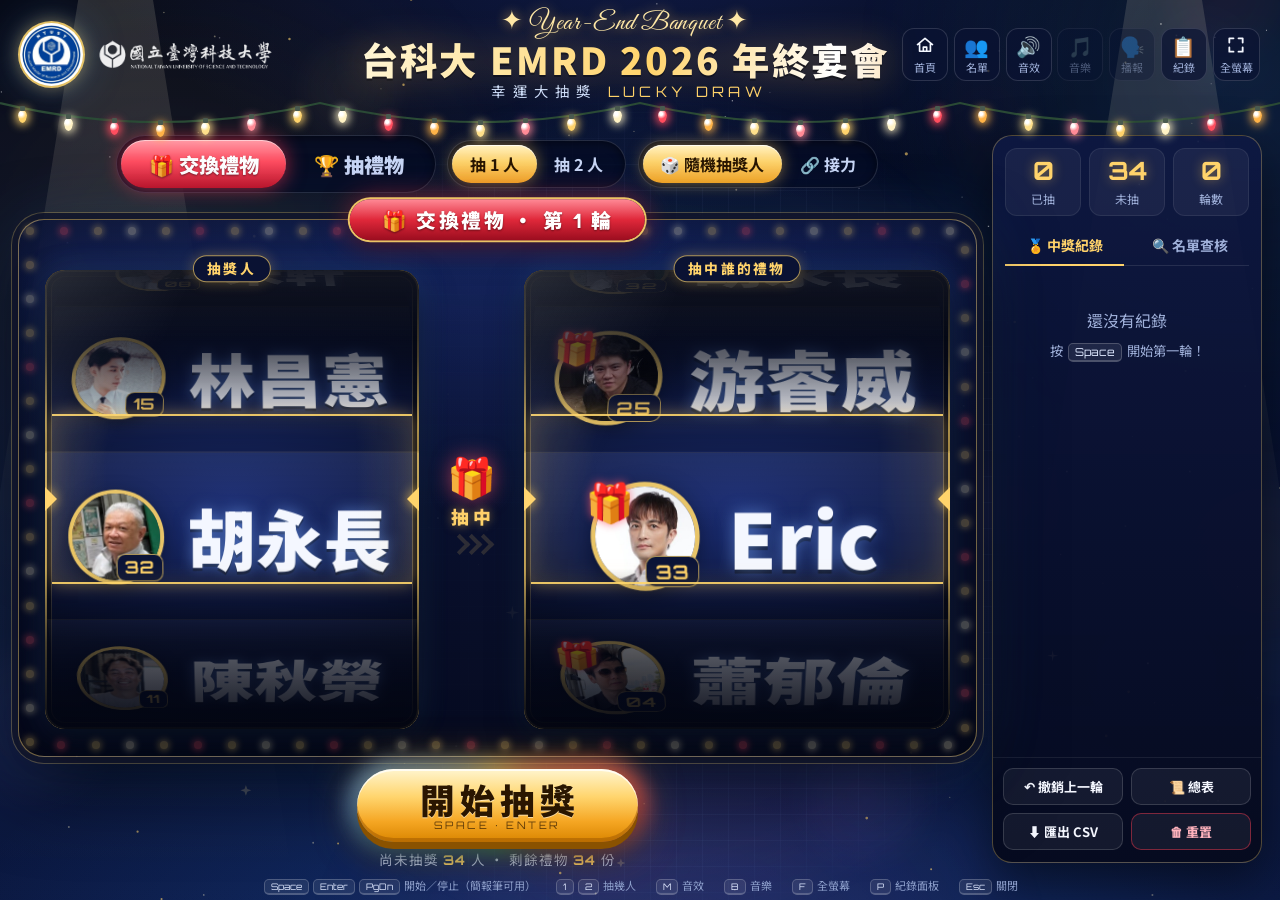
==== lucky-draw.html @ 05392121 "建立班級入口網站與年終宴會抽獎程式 - 首頁：活動照片輪播、臺科大影片、活動花絮、同學任職企業 Logo 牆、班級網站連結 - 抽獎程式移到 lucky-draw.html，可從首頁直接進入幸運抽獎或" ====
<!DOCTYPE html>
<html lang="zh-Hant-TW">
<head>
  <meta charset="utf-8">
  <meta name="viewport" content="width=device-width, initial-scale=1">
  <title>EMRD 年終宴會抽獎</title>
  <link rel="icon" type="image/png" href="assets/favicon.png">
  <!-- 線上字型（現場沒網路會自動改用系統字型，功能不受影響） -->
  <link rel="preconnect" href="https://fonts.googleapis.com">
  <link rel="preconnect" href="https://fonts.gstatic.com" crossorigin>
  <link rel="stylesheet" href="https://fonts.googleapis.com/css2?family=Great+Vibes&family=Noto+Sans+TC:wght@500;700;900&family=Orbitron:wght@600;800&display=swap">
  <link rel="stylesheet" href="css/style.css">
</head>
<body data-mode="exchange">
  <!-- ===== 背景層 ===== -->
  <div class="bg-gradient"></div>
  <div class="aurora" aria-hidden="true"><i></i><i></i><i></i></div>
  <div class="wafer" aria-hidden="true"></div>
  <canvas id="bg-canvas" aria-hidden="true"></canvas>
  <div class="spot l" aria-hidden="true"></div>
  <div class="spot r" aria-hidden="true"></div>

  <div id="app">
    <!-- ===== 頁首 ===== -->
    <header class="topbar">
      <div class="brand">
        <div class="logo-badge"><img src="assets/emrd-logo.png" alt="NTUST EMRD"></div>
        <img class="logo-ntust" src="assets/ntust-logo.png" alt="國立臺灣科技大學">
      </div>
      <div class="headline">
        <div class="tagline">✦ Year-End Banquet ✦</div>
        <h1 id="eventTitle" title="點兩下可以修改標題"></h1>
        <div class="sub">幸運大抽獎 <span>LUCKY DRAW</span></div>
      </div>
      <div class="tools">
        <a class="tool" href="index.html" title="回班級入口首頁">
          <span><svg viewBox="0 0 24 24" width="20" height="20" fill="none" stroke="currentColor" stroke-width="2" stroke-linecap="round" stroke-linejoin="round" aria-hidden="true"><path d="M3 11.5 12 4l9 7.5M5.5 10v9.5h13V10M10 19.5v-5h4v5"/></svg></span><em>首頁</em>
        </a>
        <button class="tool" id="btnPeople" type="button" title="學員名單：新增 / 刪除 / 修改"><span>👥</span><em>名單</em></button>
        <button class="tool" id="btnSound" type="button" title="音效開關（M）"><span>🔊</span><em>音效</em></button>
        <button class="tool" id="btnBgm" type="button" title="背景音樂開關（B）"><span>🎵</span><em>音樂</em></button>
        <button class="tool" id="btnVoice" type="button" title="開獎時用語音唸出名字"><span>🗣️</span><em>播報</em></button>
        <button class="tool" id="btnPanel" type="button" title="顯示 / 隱藏紀錄面板（P）"><span>📋</span><em>紀錄</em></button>
        <button class="tool" id="btnFull" type="button" title="全螢幕（F）">
          <span><svg viewBox="0 0 24 24" width="20" height="20" fill="none" stroke="currentColor" stroke-width="2.2" stroke-linecap="round" stroke-linejoin="round"><path d="M4 9V4h5M20 9V4h-5M4 15v5h5M20 15v5h-5"/></svg></span><em>全螢幕</em>
        </button>
      </div>
    </header>
    <div class="garland" id="garland" aria-hidden="true"></div>

    <main class="main">
      <!-- ===== 舞台 ===== -->
      <section class="stage-area">
        <div class="controls">
          <div class="seg mode-seg" role="tablist" aria-label="抽獎模式">
            <button type="button" data-mode="exchange">🎁 交換禮物</button>
            <button type="button" data-mode="prize">🏆 抽禮物</button>
          </div>
          <div class="seg count-seg" aria-label="一次抽幾人">
            <button type="button" data-count="1">抽 1 人</button>
            <button type="button" data-count="2">抽 2 人</button>
          </div>
          <div class="seg drawer-seg only-exchange" aria-label="抽獎人產生方式">
            <button type="button" data-drawer="random" title="每一輪由轉盤隨機抽出抽獎人">🎲 隨機抽獎人</button>
            <button type="button" data-drawer="chain" title="禮物被抽走的人，下一輪接著上台抽">🔗 接力</button>
          </div>
          <label class="prize-field only-prize">🏆
            <input id="prizeName" type="text" maxlength="24" placeholder="本輪獎項（選填，例：頭獎）" autocomplete="off">
          </label>
        </div>

        <div class="stage-frame" id="stageFrame">
          <div class="marquee" id="marquee" aria-hidden="true"></div>
          <div class="stage-ribbon" id="stageRibbon"></div>
          <div class="stage" id="stage"></div>
        </div>

        <div class="action">
          <div class="go-wrap">
            <button id="btnGo" class="go" type="button">
              <span class="go-label" id="goLabel">開始抽獎</span>
              <span class="go-key" id="goKey">SPACE · ENTER</span>
            </button>
          </div>
          <div class="status" id="status" aria-live="polite"></div>
        </div>
      </section>

      <!-- ===== 紀錄面板 ===== -->
      <aside class="panel" id="panel">
        <div class="panel-head">
          <div class="stats">
            <div class="stat"><b id="statA">0</b><span id="statALabel">已抽</span></div>
            <div class="stat"><b id="statB">0</b><span id="statBLabel">未抽</span></div>
            <div class="stat"><b id="statC">0</b><span>輪數</span></div>
          </div>
          <div class="tabs">
            <button type="button" class="tab on" data-tab="records">🏅 中獎紀錄</button>
            <button type="button" class="tab" data-tab="check">🔍 名單查核</button>
          </div>
        </div>
        <div class="panel-body">
          <ol class="record-list" id="recordList"></ol>
          <div class="check-view" id="checkView" hidden></div>
        </div>
        <div class="panel-foot">
          <button type="button" class="btn" id="btnUndo" title="撤銷最後一輪，這些人回到候選池">↶ 撤銷上一輪</button>
          <button type="button" class="btn" id="btnSummary" title="放大顯示全部結果">📜 總表</button>
          <button type="button" class="btn" id="btnExport" title="下載 Excel 可開啟的 CSV">⬇ 匯出 CSV</button>
          <button type="button" class="btn danger" id="btnReset" title="清除目前模式的所有紀錄">🗑 重置</button>
        </div>
      </aside>
    </main>

    <footer class="hotkeys">
      <span><kbd>Space</kbd><kbd>Enter</kbd><kbd>PgDn</kbd> 開始／停止（簡報筆可用）</span>
      <span><kbd>1</kbd><kbd>2</kbd> 抽幾人</span>
      <span><kbd>M</kbd> 音效</span>
      <span><kbd>B</kbd> 音樂</span>
      <span><kbd>F</kbd> 全螢幕</span>
      <span><kbd>P</kbd> 紀錄面板</span>
      <span><kbd>Esc</kbd> 關閉</span>
    </footer>
  </div>

  <!-- ===== 開獎慶祝 ===== -->
  <div class="celebrate" id="celebrate" aria-hidden="true"><div class="rays"></div><div class="rays r2"></div></div>
  <canvas id="fx-back" aria-hidden="true"></canvas>
  <div class="cele-wrap" id="celeWrap">
    <div class="cele-card" id="celeCard" role="dialog" aria-live="assertive">
      <button type="button" class="cele-x" id="celeClose" title="關閉（Esc）">✕</button>
      <div class="cele-ribbon"><span id="celeTitle">恭喜中獎</span></div>
      <div class="cele-sub" id="celeSub"></div>
      <div class="cele-list" id="celeList"></div>
      <div class="cele-next" id="celeNext"></div>
      <div class="cele-actions"><button type="button" class="btn primary big" id="celeNextBtn">▶ 下一輪</button></div>
      <div class="cele-hint">按 <kbd>Space</kbd> / <kbd>Enter</kbd> 直接開始下一輪 · <kbd>Esc</kbd> 關閉</div>
    </div>
  </div>
  <canvas id="fx-front" aria-hidden="true"></canvas>
  <div id="flash" aria-hidden="true"></div>

  <!-- ===== 名單管理 ===== -->
  <div class="modal" id="peopleModal">
    <div class="modal-card wide">
      <div class="modal-head">
        <h2>👥 學員名單 <small id="peopleCount"></small></h2>
        <button type="button" class="icon-btn" data-close title="關閉">✕</button>
      </div>
      <div class="modal-body">
        <div class="add-box">
          <textarea id="addNames" rows="2" placeholder="輸入姓名後按「新增」，可一次貼上多位（每行一位，或用逗號、頓號分隔）"></textarea>
          <button type="button" class="btn primary" id="btnAddNames">＋ 新增</button>
        </div>
        <div class="photo-tools">
          <button type="button" class="btn" id="btnImportPhotos">📷 匯入照片（可多選）</button>
          <span class="hint">檔名用姓名或編號，例如「林振川.jpg」「01.jpg」；也可以點頭像單獨上傳</span>
          <span class="spacer"></span>
          <span class="photo-count" id="photoCount"></span>
          <button type="button" class="btn danger" id="btnClearPhotos">清除匯入的照片</button>
          <input type="file" id="photoBulk" accept="image/*" multiple hidden>
          <input type="file" id="photoPick" accept="image/*" hidden>
        </div>
        <div class="people-tools">
          <input id="peopleSearch" type="search" placeholder="🔍 搜尋姓名或編號" autocomplete="off">
          <span class="legend">點名字可直接修改 · <i>🎁</i> 已抽禮物 · <i>📦</i> 禮物已被抽走 · <i>🏆</i> 已中獎</span>
        </div>
        <ul class="people-list" id="peopleList"></ul>
      </div>
      <div class="modal-foot">
        <button type="button" class="btn" id="btnRestoreDefault">↺ 恢復預設名單</button>
        <button type="button" class="btn danger" id="btnClearPeople">🗑 清空名單</button>
        <span class="spacer"></span>
        <button type="button" class="btn primary" data-close>完成</button>
      </div>
    </div>
  </div>

  <!-- ===== 總表 ===== -->
  <div class="modal" id="summaryModal">
    <div class="modal-card xwide">
      <div class="modal-head">
        <h2 id="summaryTitle">📜 總表</h2>
        <button type="button" class="icon-btn" data-close title="關閉">✕</button>
      </div>
      <div class="modal-body" id="summaryBody"></div>
    </div>
  </div>

  <!-- ===== 確認對話框 ===== -->
  <div class="modal" id="confirmModal">
    <div class="modal-card narrow">
      <div class="modal-head"><h2 id="confirmTitle"></h2></div>
      <div class="modal-body"><p class="confirm-msg" id="confirmMsg"></p></div>
      <div class="modal-foot">
        <span class="spacer"></span>
        <button type="button" class="btn" id="confirmCancel">取消</button>
        <button type="button" class="btn primary" id="confirmOk">確定</button>
      </div>
    </div>
  </div>

  <div id="toast" role="status"></div>

  <script src="js/data.js"></script>
  <script src="js/logic.js"></script>
  <script src="js/store.js"></script>
  <script src="js/photos.js"></script>
  <script src="js/audio.js"></script>
  <script src="js/fx.js"></script>
  <script src="js/reel.js"></script>
  <script src="js/app.js"></script>
</body>
</html>
---- css/style.css ----
/* =========================================================
 * EMRD Lucky Draw — 舞台樣式（深夜藍 × 宴會金紅 × 晶圓）
 * ========================================================= */
:root {
  --bg0: #040816;
  --navy: #0b1640;
  --ntust: #024395;
  --gold: #ffd36b;
  --gold-hi: #fff2c4;
  --gold-lo: #f5a623;
  --red: #ff3b4f;
  --green: #2ee59d;
  --ice: #bfe6ff;
  --text: #f4f7ff;
  --muted: #9fb0d9;
  --f-zh: "Noto Sans TC", "Microsoft JhengHei", "微軟正黑體", "PingFang TC", "Heiti TC", sans-serif;
  --f-num: "Orbitron", "Bahnschrift", "Segoe UI", sans-serif;
  --f-script: "Great Vibes", "Segoe Script", "Brush Script MT", cursive;
  --acc: #e0283a;
  --acc-hi: #ff8a96;
  --acc-lo: #9b0d1f;
  --acc-glow: rgba(255, 59, 79, .55);
}
body[data-mode="prize"] {
  --acc: #2457c5;
  --acc-hi: #8fb4ff;
  --acc-lo: #0d2a7a;
  --acc-glow: rgba(77, 140, 255, .55);
}

*, *::before, *::after { box-sizing: border-box; }
html, body { height: 100%; margin: 0; }
body {
  background: var(--bg0);
  color: var(--text);
  font-family: var(--f-zh);
  overflow: hidden;
  -webkit-font-smoothing: antialiased;
  user-select: none;
  -webkit-user-select: none;
}
button { font: inherit; color: inherit; cursor: pointer; }
button:focus-visible { outline: 2px solid var(--gold); outline-offset: 2px; }
input, textarea { font: inherit; user-select: text; -webkit-user-select: text; }
[contenteditable="true"] { user-select: text; -webkit-user-select: text; }
[hidden] { display: none !important; }

@property --ang {
  syntax: "<angle>";
  initial-value: 0deg;
  inherits: false;
}

/* ===================== 背景 ===================== */
.bg-gradient {
  position: fixed; inset: 0; z-index: 0;
  background:
    radial-gradient(1200px 700px at 50% 118%, rgba(31, 79, 168, .6), transparent 62%),
    radial-gradient(900px 520px at 50% -12%, rgba(40, 60, 160, .4), transparent 62%),
    linear-gradient(180deg, #040918 0%, #081232 55%, #0b1840 100%);
}
.aurora { position: fixed; inset: -20%; z-index: 0; pointer-events: none; opacity: .6; }
.aurora i {
  position: absolute; width: 62vmax; height: 62vmax; border-radius: 50%;
  background: radial-gradient(closest-side, var(--c), transparent);
  animation: drift 26s ease-in-out infinite alternate;
  will-change: transform;
}
.aurora i:nth-child(1) { --c: rgba(255, 190, 80, .15); left: 2%; top: 4%; }
.aurora i:nth-child(2) { --c: rgba(77, 163, 255, .24); right: -6%; top: -12%; animation-duration: 32s; }
.aurora i:nth-child(3) { --c: rgba(255, 59, 79, .15); left: 30%; bottom: -26%; animation-duration: 38s; }
@keyframes drift {
  0% { transform: translate3d(-4%, -2%, 0) scale(1); }
  100% { transform: translate3d(6%, 4%, 0) scale(1.15); }
}
.wafer {
  position: fixed; z-index: 0; left: 50%; top: 57%;
  width: 96vmin; height: 96vmin; margin: -48vmin 0 0 -48vmin;
  border-radius: 50%; pointer-events: none; opacity: .5;
  background:
    repeating-linear-gradient(0deg, rgba(150, 190, 255, .09) 0 1px, transparent 1px 26px),
    repeating-linear-gradient(90deg, rgba(150, 190, 255, .09) 0 1px, transparent 1px 26px),
    conic-gradient(from 0deg, rgba(80, 140, 255, .12), rgba(170, 90, 255, .1), rgba(255, 80, 160, .08), rgba(255, 200, 80, .08), rgba(60, 230, 170, .08), rgba(80, 140, 255, .12));
  -webkit-mask: radial-gradient(closest-side, #000 80%, transparent 100%);
  mask: radial-gradient(closest-side, #000 80%, transparent 100%);
  box-shadow: inset 0 0 120px rgba(80, 140, 255, .18);
  animation: spin 140s linear infinite;
}
@keyframes spin { to { transform: rotate(360deg); } }
#bg-canvas { position: fixed; inset: 0; width: 100%; height: 100%; z-index: 0; pointer-events: none; }
.spot {
  position: fixed; top: -14vh; z-index: 1; width: 34vw; height: 140vh; pointer-events: none;
  background: linear-gradient(180deg, rgba(255, 244, 214, .3), rgba(255, 244, 214, .08) 45%, rgba(255, 244, 214, 0) 85%);
  clip-path: polygon(46% 0, 54% 0, 100% 100%, 0 100%);
  transform-origin: 50% 0;
  opacity: .55;
  will-change: transform;
  transition: opacity .6s;
}
.spot.l { left: -8vw; animation: sweepL 9s ease-in-out infinite alternate; }
.spot.r { right: -8vw; animation: sweepR 11s ease-in-out infinite alternate; }
@keyframes sweepL { from { transform: rotate(-30deg); } to { transform: rotate(6deg); } }
@keyframes sweepR { from { transform: rotate(30deg); } to { transform: rotate(-6deg); } }
body.is-spinning .spot { opacity: .85; }
body.is-spinning .spot.l { animation: sweepL 1.1s ease-in-out infinite alternate; }
body.is-spinning .spot.r { animation: sweepR 1.3s ease-in-out infinite alternate; }

/* ===================== 版面 ===================== */
#app {
  position: relative; z-index: 2; height: 100vh;
  display: grid; grid-template-rows: auto auto 1fr auto;
}
#app.shake { animation: shake .55s cubic-bezier(.36, .07, .19, .97); }
@keyframes shake {
  10%, 90% { transform: translate3d(-2px, 1px, 0); }
  20%, 80% { transform: translate3d(5px, -2px, 0); }
  30%, 50%, 70% { transform: translate3d(-8px, 3px, 0); }
  40%, 60% { transform: translate3d(8px, -3px, 0); }
}

/* ---------- 頁首 ---------- */
.topbar {
  display: grid; grid-template-columns: 1fr auto 1fr; align-items: center;
  gap: 1vw; padding: 1.1vh 1.6vw 0;
}
.brand { display: flex; align-items: center; gap: 1vw; min-width: 0; }
.logo-badge {
  flex: none; width: clamp(48px, 7vh, 80px); aspect-ratio: 1; border-radius: 50%;
  background: #fff; padding: 2px;
  box-shadow: 0 0 0 2px rgba(255, 214, 107, .85), 0 0 18px rgba(255, 214, 107, .5), 0 0 42px rgba(77, 163, 255, .35);
  animation: badgeGlow 4s ease-in-out infinite;
}
.logo-badge img { width: 100%; height: 100%; display: block; border-radius: 50%; }
@keyframes badgeGlow {
  50% { box-shadow: 0 0 0 2px rgba(255, 236, 170, 1), 0 0 30px rgba(255, 214, 107, .8), 0 0 60px rgba(77, 163, 255, .45); }
}
.logo-ntust { height: clamp(24px, 3.8vh, 44px); min-width: 0; max-width: 100%; object-fit: contain; filter: brightness(0) invert(1); opacity: .92; }
.headline { text-align: center; line-height: 1.12; min-width: 0; }
.tagline {
  font-family: var(--f-script); font-weight: 400; color: #ffe9a8;
  font-size: clamp(17px, 2.9vh, 34px); line-height: 1; letter-spacing: .03em;
  text-shadow: 0 0 12px rgba(255, 200, 90, .65);
}
h1 {
  margin: .08em 0 .06em; font-weight: 900; letter-spacing: .06em; white-space: nowrap;
  font-size: clamp(22px, 2vw + 1.3vh, 54px);
  background: linear-gradient(100deg, #fff6d6 0%, #ffd36b 22%, #ffffff 36%, #f5a623 52%, #ffe39a 72%, #fff6d6 100%);
  background-size: 250% 100%;
  -webkit-background-clip: text; background-clip: text; color: transparent;
  animation: shine 7s linear infinite;
  filter: drop-shadow(0 2px 0 rgba(0, 0, 0, .35)) drop-shadow(0 0 18px rgba(255, 190, 70, .35));
  cursor: text;
  outline: none;
}
h1.editing {
  background: none; color: #fff; -webkit-text-fill-color: #fff; animation: none;
  border-bottom: 2px dashed var(--gold);
}
@keyframes shine { to { background-position: -250% 0; } }
.sub { font-size: clamp(12px, 1.6vh, 19px); letter-spacing: .5em; color: #cfe0ff; text-indent: .5em; }
.sub span { font-family: var(--f-num); letter-spacing: .3em; color: var(--gold); }
.tools { justify-self: end; display: flex; gap: .45vw; }
.tool {
  display: flex; flex-direction: column; align-items: center; justify-content: center; gap: 3px;
  min-width: clamp(46px, 3.4vw, 60px); padding: 6px 6px 5px; border-radius: 12px;
  border: 1px solid rgba(255, 255, 255, .14); background: rgba(10, 18, 50, .72);
  transition: background .2s, border-color .2s, transform .2s, opacity .2s;
}
.tool span { font-size: clamp(16px, 2.2vh, 22px); line-height: 1; height: 1.1em; display: grid; place-items: center; }
.tool em { font-style: normal; font-size: 11px; color: var(--muted); white-space: nowrap; }
a.tool { color: inherit; text-decoration: none; }
.tool:hover { background: rgba(30, 44, 100, .9); border-color: rgba(255, 214, 107, .55); transform: translateY(-1px); }
.tool.off { opacity: .42; }
.tool.on-strong { border-color: rgba(255, 214, 107, .7); box-shadow: 0 0 14px rgba(255, 200, 80, .35); }

/* ---------- 派對燈串 ---------- */
.garland { position: relative; height: clamp(22px, 3.4vh, 36px); margin-top: .2vh; pointer-events: none; }
.garland svg { position: absolute; left: 0; top: 0; display: block; overflow: visible; }
.garland .wire { fill: none; stroke: #2a4a35; stroke-width: 2.2; }
.garland i {
  position: absolute; width: 9px; height: 13px; margin: 2px 0 0 -4.5px;
  border-radius: 50% 50% 50% 50% / 40% 40% 60% 60%;
  background: radial-gradient(circle at 35% 30%, #fff 0 14%, var(--c) 46%);
  box-shadow: 0 0 10px 2px var(--c);
  animation: twinkle var(--t, 1.8s) ease-in-out infinite;
  animation-delay: var(--d, 0s);
}
.garland i::before { content: ""; position: absolute; left: 2px; top: -4px; width: 5px; height: 5px; border-radius: 1px; background: #4a5a4f; }
@keyframes twinkle { 0%, 100% { opacity: 1; } 50% { opacity: .35; } }
body.is-spinning .garland i { animation-duration: .45s; }

/* ---------- 主區 ---------- */
.main {
  display: grid; grid-template-columns: minmax(0, 1fr) clamp(270px, 21vw, 380px);
  gap: 1.2vw; padding: .4vh 1.4vw 0; min-height: 0;
  transition: grid-template-columns .4s ease, gap .4s ease;
}
body.panel-hidden .main { grid-template-columns: minmax(0, 1fr) 0px; gap: 0; }

.stage-area { display: flex; flex-direction: column; min-height: 0; min-width: 0; gap: 1.3vh; padding-bottom: .4vh; }

/* ---------- 控制列 ---------- */
.controls { display: flex; flex-wrap: wrap; justify-content: center; align-items: center; gap: .8vh .9vw; margin-bottom: clamp(6px, 1.5vh, 22px); }
.seg {
  display: inline-flex; padding: 4px; border-radius: 999px;
  background: rgba(6, 12, 36, .78); border: 1px solid rgba(255, 255, 255, .13);
  box-shadow: inset 0 2px 8px rgba(0, 0, 0, .45);
}
.seg button {
  border: 0; background: transparent; border-radius: 999px; white-space: nowrap;
  padding: .45em 1.1em; font-weight: 700; font-size: clamp(13px, 1.5vh + .2vw, 19px); color: #c9d6f5;
  transition: background .25s, color .25s, box-shadow .25s;
}
.seg button:hover { color: #fff; }
.seg button.on {
  color: #2a1600;
  background: linear-gradient(180deg, #fff1c1, #ffd36b 45%, #f5a623);
  box-shadow: 0 0 16px rgba(255, 200, 80, .5), inset 0 1px 0 rgba(255, 255, 255, .75);
}
.mode-seg button { font-size: clamp(15px, 1.9vh + .25vw, 25px); padding: .45em 1.35em; font-weight: 900; }
.mode-seg button.on[data-mode="exchange"] {
  color: #fff; text-shadow: 0 1px 2px rgba(0, 0, 0, .45);
  background: linear-gradient(180deg, #ff9aa6, #ff4d60 45%, #c3132a);
  box-shadow: 0 0 20px rgba(255, 59, 79, .65), inset 0 1px 0 rgba(255, 255, 255, .5);
}
.mode-seg button.on[data-mode="prize"] {
  color: #fff; text-shadow: 0 1px 2px rgba(0, 0, 0, .45);
  background: linear-gradient(180deg, #a9c6ff, #4a7cf0 45%, #1d3f9e);
  box-shadow: 0 0 20px rgba(77, 140, 255, .65), inset 0 1px 0 rgba(255, 255, 255, .55);
}
body[data-mode="prize"] .only-exchange,
body[data-mode="exchange"] .only-prize { display: none !important; }
.prize-field {
  display: inline-flex; align-items: center; gap: .45em; padding: 4px 5px 4px 14px; border-radius: 999px;
  background: rgba(6, 12, 36, .78); border: 1px solid rgba(255, 214, 107, .4);
  font-size: clamp(13px, 1.5vh + .2vw, 19px);
}
.prize-field input {
  width: clamp(170px, 15vw, 300px); border: 0; outline: 0; color: #fff; font-weight: 700;
  background: rgba(255, 255, 255, .08); padding: .42em .9em; border-radius: 999px;
}
.prize-field input:focus { background: rgba(255, 255, 255, .14); box-shadow: 0 0 0 2px rgba(255, 214, 107, .55); }
.prize-field input::placeholder { color: #8796c2; font-weight: 500; }
body.is-busy .controls, body.is-busy .tools, body.is-busy .panel-foot { pointer-events: none; opacity: .45; transition: opacity .3s; }

/* ---------- 舞台框 + 跑馬燈 ---------- */
.stage-frame {
  position: relative; flex: 1 1 auto; min-height: 0;
  border-radius: 26px;
  padding: clamp(26px, 4.4vh, 50px) clamp(18px, 2vw, 40px) clamp(18px, 3vh, 34px);
  background:
    radial-gradient(120% 90% at 50% 0%, rgba(40, 70, 170, .32), rgba(8, 14, 40, 0) 60%),
    linear-gradient(180deg, rgba(14, 24, 66, .86), rgba(6, 10, 30, .93));
  border: 1px solid rgba(255, 214, 107, .45);
  box-shadow:
    0 0 0 6px rgba(8, 14, 40, .85), 0 0 0 7px rgba(255, 214, 107, .26),
    0 30px 80px rgba(0, 0, 0, .6), 0 0 70px rgba(77, 163, 255, .16),
    inset 0 0 60px rgba(0, 0, 0, .45);
}
.marquee { position: absolute; inset: 0; pointer-events: none; border-radius: inherit; }
.marquee i {
  position: absolute; width: 8px; height: 8px; margin: -4px 0 0 -4px; border-radius: 50%;
  background: var(--c); box-shadow: 0 0 6px 2px var(--c);
  opacity: .28;
  animation: chase var(--chase, 1.8s) linear infinite;
  animation-delay: calc(var(--i) * -.09s);
}
@keyframes chase { 0%, 60%, 100% { opacity: .22; } 15% { opacity: 1; } }
body.is-spinning .marquee { --chase: .55s; }
body.is-revealed .marquee i { animation: blinkAll .5s steps(2, jump-none) infinite; animation-delay: calc(var(--i) % 2 * -.25s); }
@keyframes blinkAll { 0% { opacity: .25; } 100% { opacity: 1; } }
.stage-ribbon {
  position: absolute; top: 0; left: 50%; z-index: 5; transform: translate(-50%, -50%);
  padding: .32em 1.6em; border-radius: 999px; white-space: nowrap;
  font-weight: 900; font-size: clamp(14px, 1.7vh + .35vw, 25px); letter-spacing: .12em; color: #fff;
  background: linear-gradient(180deg, var(--acc-hi), var(--acc) 50%, var(--acc-lo));
  box-shadow: 0 0 0 2px rgba(255, 214, 107, .9), 0 8px 24px rgba(0, 0, 0, .45), 0 0 28px var(--acc-glow);
  text-shadow: 0 1px 2px rgba(0, 0, 0, .45);
  max-width: 92%; overflow: hidden; text-overflow: ellipsis;
}
.stage-ribbon b { font-family: var(--f-num); font-weight: 800; }
.stage { position: relative; height: 100%; display: flex; flex-direction: column; justify-content: center; }
.stage > * { animation: stageIn .45s ease-out; }
@keyframes stageIn { from { opacity: 0; transform: translateY(10px) scale(.985); } }

/* ---------- 3D 滾筒 ---------- */
.reel-row { flex: 1; display: flex; justify-content: center; gap: 2.4vw; min-height: 0; padding-top: 1.2vh; }
.reel-row .reel { flex: 0 1 56%; max-width: 860px; }
.reel-row.cols-2 .reel { flex-basis: 47%; }
.pair-rows { flex: 1; display: flex; flex-direction: column; gap: 3.4vh; min-height: 0; padding-top: 1.2vh; }
.pair-row { flex: 1; display: flex; align-items: stretch; gap: .8vw; min-height: 0; }
.pair-row > .reel-drawer, .pair-row > .reel-locked { flex: 1 1 0; }
.pair-row > .reel-gift { flex: 1.14 1 0; }
.reel { position: relative; display: flex; flex-direction: column; min-width: 0; min-height: 0; }
.reel::after {
  content: ""; position: absolute; inset: -5px; border-radius: 25px; pointer-events: none; opacity: 0;
  box-shadow: 0 0 0 3px rgba(255, 236, 170, .95), 0 0 46px 8px rgba(255, 200, 80, .75);
}
.reel.landed::after { animation: landGlow 1.6s ease-out forwards; }
@keyframes landGlow { 0% { opacity: 1; } 100% { opacity: .55; } }
.reel-window {
  position: relative; flex: 1; min-height: 0; border-radius: 20px; overflow: hidden;
  background: radial-gradient(130% 70% at 50% 50%, #192b70 0%, #0b1438 52%, #040817 100%);
  box-shadow:
    inset 0 0 0 2px rgba(255, 214, 107, .72), inset 0 0 0 6px rgba(5, 9, 26, .92),
    inset 0 0 0 7px rgba(255, 214, 107, .24),
    0 14px 34px rgba(0, 0, 0, .5), 0 0 30px rgba(77, 163, 255, .18);
}
.reel.landed .reel-window { animation: thunk .42s cubic-bezier(.3, 1.6, .5, 1); }
@keyframes thunk { 0% { transform: translateY(7px) scale(.985); } 100% { transform: none; } }
.reel-cap {
  position: absolute; z-index: 6; top: 0; left: 50%; transform: translate(-50%, -55%);
  padding: .18em 1em; border-radius: 999px; white-space: nowrap;
  background: #0a1233; border: 1px solid rgba(255, 214, 107, .65); color: var(--gold);
  font-weight: 800; letter-spacing: .16em; font-size: clamp(11px, 1.25vh + .2vw, 18px);
  box-shadow: 0 0 14px rgba(255, 200, 80, .3);
}
.reel-persp { position: absolute; inset: 0; display: flex; align-items: center; justify-content: center; }
.drum { position: relative; width: 100%; height: var(--face-h, 100px); transform-style: preserve-3d; will-change: transform; }
.face {
  position: absolute; left: 0; top: 0; width: 100%; height: 100%;
  display: flex; align-items: center; justify-content: center;
  backface-visibility: hidden; -webkit-backface-visibility: hidden;
  font-size: var(--fs, 60px); font-weight: 900; line-height: 1; white-space: nowrap; color: #f4f7ff;
  text-shadow: 0 0 .22em rgba(120, 170, 255, .55), 0 .05em 0 rgba(0, 0, 0, .55);
  background: linear-gradient(180deg, rgba(255, 255, 255, .05), rgba(255, 255, 255, 0) 50%, rgba(0, 0, 0, .2));
  border-top: 1px solid rgba(255, 214, 107, .12);
}
.face .nm { display: inline-flex; align-items: center; }
.face .ava { margin-right: .42em; }
.face .ava .gico { position: absolute; left: -.22em; top: -.16em; font-size: .5em; line-height: 1; filter: drop-shadow(0 0 .12em rgba(255, 80, 100, .75)); }
.face.win .nm { animation: winPop .75s cubic-bezier(.2, 1.7, .35, 1) both; }
.face.win .tx {
  background: linear-gradient(180deg, #fffbe6 0%, #ffe08a 38%, #f5b014 62%, #fff0b8 100%);
  -webkit-background-clip: text; background-clip: text; color: transparent; text-shadow: none;
  filter: drop-shadow(0 0 .14em rgba(255, 190, 60, .95)) drop-shadow(0 .04em 0 rgba(90, 50, 0, .8));
}
.face.win .ava { box-shadow: 0 0 0 .08em #ffe08a, 0 0 .5em rgba(255, 200, 80, .95); }
.face.win .ava > .no { background: var(--gold); color: #2a1600; border-color: #fff3c4; }

/* ---------- 頭像（照片；沒有照片時用名字做彩色頭像） ---------- */
.ava {
  --s: 1.3em;
  position: relative; flex: none; display: inline-flex; align-items: center; justify-content: center;
  width: var(--s); height: var(--s); border-radius: 50%;
  background: #0b1438;
  box-shadow: 0 0 0 .06em rgba(255, 214, 107, .9), 0 .06em .3em rgba(0, 0, 0, .55);
  text-shadow: none; vertical-align: middle;
}
.ava img { width: 100%; height: 100%; display: block; border-radius: 50%; object-fit: cover; }
.ava.ph { background: linear-gradient(135deg, hsl(var(--h) 62% 56%), hsl(calc(var(--h) + 40) 70% 34%)); }
.ava.ph b {
  font-size: calc(var(--s) * .36); font-weight: 900; color: #fff; line-height: 1; letter-spacing: 0;
  white-space: nowrap; text-shadow: 0 1px 2px rgba(0, 0, 0, .35);
}
.ava > .no {
  position: absolute; right: -.2em; bottom: -.06em;
  font-family: var(--f-num); font-size: .26em; font-weight: 700; line-height: 1.15; letter-spacing: .03em;
  padding: .16em .42em; border-radius: .5em;
  background: #0b1438; color: var(--gold); border: 1px solid rgba(255, 214, 107, .7);
  text-shadow: none;
}
.ava.xs { --s: 22px; font-size: 13px; box-shadow: 0 0 0 1.5px rgba(255, 214, 107, .75); }
.ava.tiny { --s: 18px; font-size: 11px; margin-right: 4px; box-shadow: 0 0 0 1px rgba(255, 214, 107, .7); }
.ava.sum { --s: 34px; font-size: 20px; }
.ava.roster { --s: 40px; font-size: 16px; }
@keyframes winPop { 0% { transform: scale(.72); } 55% { transform: scale(1.13); } 100% { transform: scale(1); } }
.reel-shade {
  position: absolute; inset: 0; pointer-events: none;
  background: linear-gradient(180deg,
    rgba(3, 6, 18, .97) 0%, rgba(3, 6, 18, .62) 19%, rgba(3, 6, 18, 0) 35%,
    rgba(3, 6, 18, 0) 65%, rgba(3, 6, 18, .62) 81%, rgba(3, 6, 18, .97) 100%);
}
.payline {
  position: absolute; left: 7px; right: 7px; top: 50%; height: var(--face-h, 100px);
  transform: translateY(-50%); pointer-events: none;
  border-top: 2px solid rgba(255, 214, 107, .9); border-bottom: 2px solid rgba(255, 214, 107, .9);
  box-shadow: 0 0 16px rgba(255, 200, 80, .42), inset 0 0 26px rgba(255, 200, 80, .12);
  background: linear-gradient(90deg, rgba(255, 214, 107, .1), transparent 16%, transparent 84%, rgba(255, 214, 107, .1));
}
.payline i {
  position: absolute; top: 50%; width: 0; height: 0; border: 12px solid transparent;
  transform: translateY(-50%); filter: drop-shadow(0 0 6px rgba(255, 200, 80, .9));
}
.payline i:first-child { left: -7px; border-left-color: var(--gold); }
.payline i:last-child { right: -7px; border-right-color: var(--gold); }
.reel.spinning .payline { animation: payPulse .45s ease-in-out infinite alternate; }
@keyframes payPulse { to { box-shadow: 0 0 30px rgba(255, 200, 80, .8), inset 0 0 40px rgba(255, 200, 80, .25); } }
.reel-glass {
  position: absolute; inset: 0; pointer-events: none; border-radius: inherit;
  background:
    linear-gradient(115deg, rgba(255, 255, 255, .1) 0%, rgba(255, 255, 255, 0) 26%),
    linear-gradient(180deg, rgba(255, 255, 255, .06), rgba(255, 255, 255, 0) 16%);
}

/* 接力模式：固定的抽獎人卡 */
.reel-locked .reel-window {
  container-type: size;
  display: flex; align-items: center; justify-content: center;
  background: radial-gradient(90% 80% at 50% 0%, rgba(255, 220, 140, .3), rgba(255, 220, 140, 0) 60%), radial-gradient(130% 70% at 50% 50%, #192b70 0%, #0b1438 52%, #040817 100%);
}
.locked-body { position: relative; text-align: center; padding: 0 6%; }
.locked-name {
  display: inline-flex; align-items: center; white-space: nowrap;
  font-weight: 900; line-height: 1.1; font-size: min(32cqh, 16cqw);
}
.locked-name .ava { margin-right: .4em; box-shadow: 0 0 0 .07em #ffe08a, 0 0 .45em rgba(255, 200, 80, .85); }
.locked-name .ava > .no { background: var(--gold); color: #2a1600; border-color: #fff3c4; }
.locked-name .tx {
  background: linear-gradient(180deg, #fffbe6 0%, #ffe08a 38%, #f5b014 62%, #fff0b8 100%);
  -webkit-background-clip: text; background-clip: text; color: transparent;
  filter: drop-shadow(0 0 .14em rgba(255, 190, 60, .9));
}
.locked-tip { margin-top: .4em; font-size: min(8.5cqh, 4.4cqw); color: #ffe9a8; letter-spacing: .25em; font-weight: 700; animation: breathe 1.6s ease-in-out infinite; }
@keyframes breathe { 50% { opacity: .45; } }
.reel-locked .locked-name { animation: lockedIn .7s cubic-bezier(.2, 1.6, .4, 1) both; }
@keyframes lockedIn { from { transform: scale(.6); opacity: 0; } }

/* 連接箭頭 */
.connector {
  flex: 0 0 auto; width: clamp(62px, 6.6vw, 140px);
  display: flex; flex-direction: column; align-items: center; justify-content: center; gap: .9vh;
  color: var(--gold); padding-top: 1vh;
}
.connector .gift { font-size: clamp(26px, 4.4vh, 52px); line-height: 1; animation: bob 1.8s ease-in-out infinite; filter: drop-shadow(0 0 10px rgba(255, 80, 100, .6)); }
@keyframes bob { 50% { transform: translateY(-6px) rotate(-6deg); } }
.connector .lbl { font-weight: 900; letter-spacing: .2em; text-indent: .2em; font-size: clamp(13px, 1.7vh + .2vw, 23px); text-shadow: 0 0 10px rgba(255, 200, 80, .5); }
.connector .chev { display: flex; padding-left: 4px; }
.connector .chev b {
  width: clamp(12px, 1.2vw, 22px); height: clamp(12px, 1.2vw, 22px);
  border-top: 4px solid currentColor; border-right: 4px solid currentColor;
  transform: rotate(45deg); margin-left: -3px; opacity: .15;
  animation: chev 1.1s ease-in-out infinite;
}
.connector .chev b:nth-child(2) { animation-delay: .15s; }
.connector .chev b:nth-child(3) { animation-delay: .3s; }
@keyframes chev { 0%, 100% { opacity: .15; } 40% { opacity: 1; } }
body.is-spinning .connector .chev b { animation-duration: .45s; }
.connector .pairno { font-family: var(--f-num); font-size: 11px; letter-spacing: .25em; color: var(--muted); }

/* 舞台訊息（抽完 / 名單不足） */
.stage-msg { text-align: center; padding: 2vh 2vw; }
.stage-msg .big { font-size: clamp(56px, 12vh, 140px); line-height: 1; animation: bob 2.2s ease-in-out infinite; }
.stage-msg h2 {
  margin: 2vh 0 1vh; font-size: clamp(26px, 4.6vh, 56px); font-weight: 900;
  background: linear-gradient(180deg, #fffbe6, #ffd36b 55%, #f5a623);
  -webkit-background-clip: text; background-clip: text; color: transparent;
}
.stage-msg p { margin: 0 auto 2.4vh; max-width: 760px; color: #cdd8f7; font-size: clamp(14px, 2vh, 22px); line-height: 1.6; }
.msg-actions { display: flex; gap: 12px; justify-content: center; flex-wrap: wrap; }

/* ---------- 開始 / 停止按鈕 ---------- */
.action { display: flex; flex-direction: column; align-items: center; gap: .7vh; }
.go-wrap { position: relative; }
.go-wrap::before {
  content: ""; position: absolute; inset: -7px; border-radius: 999px; z-index: 0;
  background: conic-gradient(from var(--ang), #ffd36b, #ff3b4f, #2ee59d, #4da3ff, #ffd36b);
  filter: blur(10px); opacity: .75;
  animation: rotAng 3s linear infinite;
}
@keyframes rotAng { to { --ang: 360deg; } }
.go {
  position: relative; z-index: 1; border: 0; border-radius: 999px;
  min-width: clamp(250px, 22vw, 430px);
  padding: clamp(9px, 1.4vh, 18px) 2.4em clamp(8px, 1.15vh, 14px);
  display: flex; flex-direction: column; align-items: center; line-height: 1.05;
  color: #2a1600;
  background: linear-gradient(180deg, #fff5cf 0%, #ffd56e 38%, #f5a623 72%, #d98500 100%);
  box-shadow:
    inset 0 2px 0 rgba(255, 255, 255, .75), inset 0 -4px 0 rgba(150, 80, 0, .45),
    0 7px 0 #8a5200, 0 14px 30px rgba(0, 0, 0, .55), 0 0 44px rgba(255, 190, 60, .5);
  transition: transform .08s, box-shadow .08s, filter .2s;
}
.go:active { transform: translateY(5px); box-shadow: inset 0 2px 0 rgba(255, 255, 255, .75), inset 0 -4px 0 rgba(150, 80, 0, .45), 0 2px 0 #8a5200, 0 8px 18px rgba(0, 0, 0, .5); }
.go-label { font-weight: 900; font-size: clamp(22px, 3vh + .6vw, 48px); letter-spacing: .14em; text-indent: .14em; text-shadow: 0 1px 0 rgba(255, 255, 255, .55); }
.go-key { font-family: var(--f-num); font-size: clamp(10px, 1.15vh, 13px); letter-spacing: .25em; opacity: .72; margin-top: .35em; }
.go.idle-pulse { animation: goPulse 1.8s ease-in-out infinite; }
@keyframes goPulse { 50% { transform: scale(1.035); } }
.go.stop {
  color: #fff;
  background: linear-gradient(180deg, #ffc2ca 0%, #ff5c6f 38%, #e0283a 72%, #a90f22 100%);
  box-shadow: inset 0 2px 0 rgba(255, 255, 255, .6), inset 0 -4px 0 rgba(90, 0, 10, .45), 0 7px 0 #6d0613, 0 14px 30px rgba(0, 0, 0, .55), 0 0 50px rgba(255, 59, 79, .7);
  animation: stopPulse .55s ease-in-out infinite alternate;
}
.go.stop .go-label { text-shadow: 0 2px 4px rgba(0, 0, 0, .4); }
@keyframes stopPulse { to { transform: scale(1.05); } }
.go.busy { filter: saturate(.55) brightness(.82); cursor: default; }
.go.done { filter: grayscale(.4) brightness(.85); }
.status { font-size: clamp(12px, 1.5vh, 16px); color: #b9c6ea; letter-spacing: .08em; min-height: 1.4em; text-align: center; }
.status b { color: var(--gold); font-family: var(--f-num); }
.status .warn { color: #ffb3bd; }

/* ===================== 紀錄面板 ===================== */
.panel {
  display: flex; flex-direction: column; min-height: 0; min-width: 0; margin-bottom: 1vh;
  border-radius: 20px; overflow: hidden;
  background: linear-gradient(180deg, rgba(14, 24, 66, .93), rgba(6, 10, 30, .96));
  border: 1px solid rgba(255, 214, 107, .3);
  box-shadow: 0 20px 50px rgba(0, 0, 0, .5);
  transition: opacity .3s, transform .4s;
}
body.panel-hidden .panel { opacity: 0; transform: translateX(40px); pointer-events: none; }
.panel-head { padding: 12px 12px 0; }
.stats { display: grid; grid-template-columns: repeat(3, 1fr); gap: 8px; }
.stat { text-align: center; padding: 8px 4px 6px; border-radius: 12px; background: rgba(255, 255, 255, .05); border: 1px solid rgba(255, 255, 255, .08); }
.stat b { display: block; font-family: var(--f-num); font-size: clamp(20px, 2.8vh, 32px); line-height: 1.1; color: var(--gold); text-shadow: 0 0 12px rgba(255, 200, 80, .45); }
.stat b.bump { animation: bump .6s ease-out; }
@keyframes bump { 30% { transform: scale(1.35); color: #fff; } }
.stat span { font-size: 12px; color: var(--muted); }
.tabs { display: flex; gap: 6px; margin-top: 10px; border-bottom: 1px solid rgba(255, 255, 255, .1); }
.tab { flex: 1; border: 0; background: none; padding: 9px 4px; color: var(--muted); font-weight: 700; font-size: 14px; border-bottom: 2px solid transparent; margin-bottom: -1px; }
.tab.on { color: var(--gold); border-bottom-color: var(--gold); }
.panel-body { flex: 1; min-height: 0; overflow-y: auto; padding: 10px 10px 12px; scrollbar-width: thin; scrollbar-color: rgba(255, 214, 107, .35) transparent; }
.record-list { list-style: none; margin: 0; padding: 0; display: flex; flex-direction: column; gap: 8px; }
.record-list .empty { text-align: center; color: var(--muted); padding: 30px 10px; line-height: 1.8; }
.rec { padding: 9px 10px; border-radius: 12px; background: rgba(255, 255, 255, .045); border: 1px solid rgba(255, 255, 255, .08); }
.rec.new { animation: recIn 1.2s ease-out; }
@keyframes recIn {
  0% { transform: translateX(26px); opacity: 0; background: rgba(255, 214, 107, .35); }
  40% { transform: none; opacity: 1; background: rgba(255, 214, 107, .25); }
}
.rec-head { display: flex; align-items: center; gap: 8px; font-size: 12px; color: var(--muted); margin-bottom: 4px; }
.rec-head .rd { font-family: var(--f-num); font-weight: 800; color: #2a1600; background: var(--gold); padding: 1px 7px; border-radius: 6px; font-size: 11px; }
.rec-head .pz { color: #bcd2ff; font-weight: 700; overflow: hidden; text-overflow: ellipsis; white-space: nowrap; }
.rec-line { display: flex; align-items: center; gap: 6px; font-size: clamp(14px, 1.75vh, 18px); font-weight: 700; padding: 2px 0; min-width: 0; }
.rec-line .who, .rec-line .gift { display: inline-flex; align-items: center; gap: 5px; min-width: 0; white-space: nowrap; }
.rec-line .nmx { overflow: hidden; text-overflow: ellipsis; }
.rec-line .arrow { color: var(--gold); font-style: normal; flex: none; }
.rec-line .gift { color: #ffd9de; }
.rec-line .no { flex: none; font-family: var(--f-num); font-style: normal; font-size: 10px; color: var(--gold); background: rgba(255, 214, 107, .12); border: 1px solid rgba(255, 214, 107, .3); border-radius: 5px; padding: 1px 4px; }
.rec-line.void .who .nmx { text-decoration: line-through; opacity: .5; }
.rec-line .tag { font-size: 11px; color: #ffb3bd; border: 1px solid rgba(255, 59, 79, .5); border-radius: 6px; padding: 0 5px; flex: none; }
.mini { margin-left: auto; flex: none; border: 1px solid rgba(255, 255, 255, .15); background: rgba(255, 255, 255, .05); border-radius: 7px; font-size: 11px; padding: 2px 7px; color: var(--muted); opacity: .0; transition: opacity .2s; }
.rec:hover .mini, .rec-line.void .mini { opacity: 1; }
.check-view h4 { margin: 14px 0 8px; font-size: 14px; color: var(--gold); letter-spacing: .05em; }
.audit { border-radius: 12px; padding: 10px 12px; line-height: 1.9; font-size: 14px; background: rgba(46, 229, 157, .08); border: 1px solid rgba(46, 229, 157, .35); }
.audit.bad { background: rgba(255, 59, 79, .1); border-color: rgba(255, 59, 79, .45); }
.chips { display: flex; flex-wrap: wrap; gap: 6px; }
.chip { display: inline-flex; align-items: center; font-size: 13px; padding: 3px 8px 3px 4px; border-radius: 999px; background: rgba(255, 255, 255, .07); border: 1px solid rgba(255, 255, 255, .12); white-space: nowrap; }
.chip i { font-style: normal; font-family: var(--f-num); font-size: 10px; color: var(--gold); margin-right: 4px; }
.chips .none { color: var(--muted); font-size: 13px; }
.panel-foot { display: grid; grid-template-columns: 1fr 1fr; gap: 8px; padding: 10px 10px 12px; border-top: 1px solid rgba(255, 255, 255, .08); }

/* ---------- 共用按鈕 ---------- */
.btn {
  border: 1px solid rgba(255, 255, 255, .15); background: rgba(255, 255, 255, .06);
  padding: 8px 12px; border-radius: 10px; font-weight: 700; font-size: 13px; white-space: nowrap;
  transition: background .2s, border-color .2s, transform .1s;
}
.btn:hover { background: rgba(255, 255, 255, .12); border-color: rgba(255, 214, 107, .5); }
.btn:active { transform: translateY(1px); }
.btn.primary { background: linear-gradient(180deg, #ffe7a6, #f5a623); color: #2a1600; border-color: transparent; box-shadow: 0 4px 14px rgba(245, 166, 35, .35); }
.btn.primary:hover { filter: brightness(1.07); }
.btn.danger { color: #ffb3bd; border-color: rgba(255, 59, 79, .45); }
.btn.danger-solid { background: linear-gradient(180deg, #ff7d8c, #d01a30); color: #fff; border-color: transparent; box-shadow: 0 4px 14px rgba(224, 40, 58, .4); }
.btn.big { font-size: clamp(15px, 2vh, 22px); padding: .55em 1.6em; border-radius: 999px; }

/* ---------- 快捷鍵說明 ---------- */
.hotkeys { display: flex; justify-content: center; flex-wrap: wrap; gap: 3px 18px; padding: .5vh 1vw .8vh; font-size: clamp(11px, 1.2vh, 13px); color: #8ea0cc; }
kbd {
  font-family: var(--f-num); font-size: .82em; padding: 1px 6px; margin: 0 2px; border-radius: 5px;
  background: rgba(255, 255, 255, .08); border: 1px solid rgba(255, 255, 255, .2); border-bottom-width: 2px; color: #dfe8ff;
}

/* ===================== 開獎慶祝 ===================== */
.celebrate {
  position: fixed; inset: 0; z-index: 40; pointer-events: none; opacity: 0; overflow: hidden;
  background: radial-gradient(circle at 50% 56%, rgba(36, 48, 130, .5), rgba(2, 4, 14, .9) 72%);
  transition: opacity .5s;
}
.celebrate.show { opacity: 1; pointer-events: auto; }
.rays {
  position: absolute; left: 50%; top: 56%; width: 240vmax; height: 240vmax; margin: -120vmax 0 0 -120vmax;
  background: repeating-conic-gradient(from 0deg, rgba(255, 214, 107, .17) 0deg 6deg, rgba(255, 214, 107, 0) 6deg 15deg);
  -webkit-mask: radial-gradient(circle, #000 0%, rgba(0, 0, 0, .55) 14%, transparent 40%);
  mask: radial-gradient(circle, #000 0%, rgba(0, 0, 0, .55) 14%, transparent 40%);
  animation: spin 46s linear infinite;
}
.rays.r2 {
  background: repeating-conic-gradient(from 7deg, rgba(140, 190, 255, .1) 0deg 3deg, rgba(140, 190, 255, 0) 3deg 11deg);
  animation-duration: 70s; animation-direction: reverse;
}
#fx-back { position: fixed; inset: 0; width: 100%; height: 100%; z-index: 45; pointer-events: none; }
#fx-front { position: fixed; inset: 0; width: 100%; height: 100%; z-index: 55; pointer-events: none; }
.cele-wrap {
  position: fixed; inset: 0; z-index: 50; pointer-events: none;
  display: flex; align-items: center; justify-content: center;
  padding: 19vh 3vw 4vh;
  visibility: hidden;
}
.cele-wrap.show { visibility: visible; }
.cele-card {
  position: relative; pointer-events: auto;
  width: min(1180px, 92vw); max-height: 100%;
  padding: clamp(34px, 6vh, 64px) clamp(20px, 3.5vw, 60px) clamp(16px, 2.6vh, 30px);
  border-radius: 30px; text-align: center;
  background:
    radial-gradient(80% 60% at 50% 0%, rgba(255, 214, 107, .16), rgba(255, 214, 107, 0) 70%),
    linear-gradient(180deg, rgba(20, 32, 88, .95), rgba(8, 12, 36, .97));
  border: 2px solid rgba(255, 214, 107, .8);
  box-shadow:
    0 0 0 8px rgba(10, 16, 44, .92), 0 0 0 10px rgba(255, 214, 107, .32),
    0 40px 120px rgba(0, 0, 0, .7), 0 0 140px rgba(255, 190, 60, .35);
  opacity: 0; transform: scale(.4) rotate(-5deg); filter: blur(10px);
}
.cele-wrap.show .cele-card { animation: cardIn .85s cubic-bezier(.18, 1.45, .4, 1) forwards; }
.cele-wrap.leaving .cele-card { animation: cardOut .35s ease-in forwards; }
@keyframes cardIn { to { opacity: 1; transform: none; filter: none; } }
@keyframes cardOut { from { opacity: 1; transform: none; filter: none; } to { opacity: 0; transform: scale(.85) translateY(30px); filter: blur(6px); } }
.cele-x {
  position: absolute; top: 12px; right: 14px; width: 38px; height: 38px; border-radius: 50%;
  border: 1px solid rgba(255, 255, 255, .2); background: rgba(255, 255, 255, .06); color: #cdd8f7; font-size: 16px;
}
.cele-x:hover { background: rgba(255, 255, 255, .15); }
.cele-ribbon {
  position: absolute; top: 0; left: 50%; transform: translate(-50%, -58%);
  padding: .4em 2.4em; white-space: nowrap;
  font-size: clamp(20px, 3.6vh, 44px); font-weight: 900; letter-spacing: .14em; color: #fff3c4;
  background: linear-gradient(180deg, #ff6b7d, #e0283a 48%, #9b0d1f);
  border-radius: 10px;
  box-shadow: 0 10px 26px rgba(0, 0, 0, .5), 0 0 30px rgba(255, 59, 79, .55), inset 0 2px 0 rgba(255, 255, 255, .3);
  text-shadow: 0 2px 4px rgba(0, 0, 0, .45), 0 0 18px rgba(255, 214, 107, .6);
}
body[data-mode="prize"] .cele-ribbon { background: linear-gradient(180deg, #7aa4ff, #2457c5 48%, #0d2a7a); box-shadow: 0 10px 26px rgba(0, 0, 0, .5), 0 0 30px rgba(77, 140, 255, .6), inset 0 2px 0 rgba(255, 255, 255, .3); }
.cele-ribbon::before, .cele-ribbon::after {
  content: ""; position: absolute; top: 22%; width: 1.4em; height: 100%; z-index: -1;
  background: inherit; filter: brightness(.6);
}
.cele-ribbon::before { left: -1em; clip-path: polygon(0 0, 100% 0, 100% 100%, 0 100%, 40% 50%); }
.cele-ribbon::after { right: -1em; clip-path: polygon(0 0, 100% 0, 60% 50%, 100% 100%, 0 100%); }
.cele-sub { color: #cdd8f7; font-size: clamp(14px, 2vh, 22px); letter-spacing: .2em; margin-bottom: 1.6vh; }
.cele-list { display: flex; flex-direction: column; align-items: center; gap: 2.2vh; }
.cele-item { display: flex; align-items: center; justify-content: center; gap: .32em; font-size: clamp(64px, 14vh, 190px); }
.cele-list.n2 .cele-item { font-size: clamp(54px, 10.5vh, 140px); }
.cele-item .cele-ava { --s: 1.2em; }
.cele-item .cele-ava > .no {
  font-size: .15em; right: -.04em; bottom: .02em;
  background: var(--gold); color: #2a1600; border-color: #fff3c4; box-shadow: 0 0 .4em rgba(255, 200, 80, .7);
}
/* 開獎照片：金框、轉動光環、彈出動畫 */
.cele-ava {
  isolation: isolate;
  box-shadow: 0 0 0 4px #ffe08a, 0 0 0 7px rgba(10, 16, 44, .92), 0 0 44px rgba(255, 200, 80, .75);
  animation: avaIn .75s cubic-bezier(.2, 1.6, .4, 1) both;
  animation-delay: calc(var(--d, 0s) + .1s);
}
.cele-ava::before {
  content: ""; position: absolute; inset: -16%; z-index: -1; border-radius: 50%;
  background: conic-gradient(from var(--ang), rgba(255, 214, 107, .95), rgba(255, 214, 107, 0) 22%, rgba(255, 77, 94, .85) 50%, rgba(255, 214, 107, 0) 78%, rgba(255, 214, 107, .95));
  filter: blur(7px);
  animation: rotAng 2.6s linear infinite;
}
@keyframes avaIn { from { transform: scale(0) rotate(-25deg); opacity: 0; } }
.who-row { display: flex; flex-direction: column; align-items: center; }
.cele-pair .cele-ava { --s: clamp(80px, 14vh, 165px); margin: .4vh 0 1.2vh; }
.cele-list.n2 .who-row { flex-direction: row; gap: 1.1vw; }
.cele-list.n2 .cele-pair .cele-ava { --s: clamp(54px, 8.6vh, 112px); margin: 0; }
.cele-name { font-weight: 900; line-height: 1.08; white-space: nowrap; letter-spacing: .04em; }
.cele-name i {
  display: inline-block; font-style: normal;
  background: linear-gradient(180deg, #fffbe6 0%, #ffe08a 36%, #f5b014 60%, #fff3c4 100%);
  -webkit-background-clip: text; background-clip: text; color: transparent;
  filter: drop-shadow(0 0 .1em rgba(255, 190, 60, .85)) drop-shadow(0 .05em 0 rgba(90, 50, 0, .7));
  animation: charIn .65s cubic-bezier(.2, 1.8, .4, 1) both, glowPulse 2.4s ease-in-out 1.4s infinite;
  animation-delay: calc(var(--d, 0s) + .3s + var(--i) * .09s), calc(var(--d, 0s) + 1.4s);
}
@keyframes charIn { from { transform: translateY(.5em) scale(.3) rotate(-14deg); opacity: 0; } }
@keyframes glowPulse { 50% { filter: drop-shadow(0 0 .22em rgba(255, 220, 120, 1)) drop-shadow(0 .05em 0 rgba(90, 50, 0, .7)); } }
.cele-pair { display: grid; grid-template-columns: 1fr auto 1fr; align-items: center; gap: 2vw; width: 100%; }
.cele-pair .side { display: flex; flex-direction: column; align-items: center; min-width: 0; }
.cele-pair small { display: block; font-size: clamp(13px, 1.8vh, 21px); color: #b9c6ea; letter-spacing: .25em; margin-bottom: .3em; white-space: nowrap; }
.cele-pair .cele-name { font-size: clamp(46px, 9.5vh, 128px); }
.cele-list.n2 .cele-pair .cele-name { font-size: clamp(38px, 7.2vh, 96px); }
.cele-pair em { display: block; font-style: normal; color: #ffd9de; font-size: clamp(15px, 2.4vh, 30px); font-weight: 700; margin-top: .15em; letter-spacing: .2em; }
.cele-pair .arrow { display: flex; flex-direction: column; align-items: center; gap: .4em; color: var(--gold); font-weight: 900; font-size: clamp(16px, 2.6vh, 32px); letter-spacing: .2em; }
.cele-pair .arrow .chev { display: flex; }
.cele-pair .arrow .chev b { width: 1em; height: 1em; border-top: 5px solid currentColor; border-right: 5px solid currentColor; transform: rotate(45deg); margin-left: -.15em; animation: chev 1s ease-in-out infinite; opacity: .15; }
.cele-pair .arrow .chev b:nth-child(2) { animation-delay: .15s; }
.cele-pair .arrow .chev b:nth-child(3) { animation-delay: .3s; }
.cele-list.n2 { gap: 3vh; }
.cele-list.n2 .cele-pair + .cele-pair { padding-top: 3vh; border-top: 1px dashed rgba(255, 214, 107, .3); }
.cele-next { margin-top: 2.4vh; font-size: clamp(14px, 2.2vh, 26px); color: #ffe9a8; letter-spacing: .08em; }
.cele-next b { color: #fff; font-size: 1.15em; }
.cele-actions { margin-top: 1.8vh; }
.cele-hint { margin-top: 1.2vh; font-size: clamp(11px, 1.4vh, 15px); color: #8ea0cc; }

#flash {
  position: fixed; inset: 0; z-index: 80; pointer-events: none; opacity: 0;
  background: radial-gradient(circle at 50% 50%, rgba(255, 255, 255, .95), rgba(255, 240, 200, .6) 40%, rgba(255, 214, 107, 0) 78%);
}
#flash.go { animation: flash .75s ease-out; }
@keyframes flash { 0% { opacity: 1; } 100% { opacity: 0; } }

/* ===================== 對話框 ===================== */
.modal {
  position: fixed; inset: 0; z-index: 70; display: grid; place-items: center; padding: 3vh 3vw;
  background: rgba(2, 4, 14, .74);
  opacity: 0; visibility: hidden; transition: opacity .25s, visibility .25s;
}
.modal.open { opacity: 1; visibility: visible; }
#confirmModal { z-index: 75; }
.modal-card {
  width: min(560px, 94vw); max-height: 92vh; display: flex; flex-direction: column;
  border-radius: 20px; overflow: hidden;
  background: linear-gradient(180deg, #13205a, #0a1233);
  border: 1px solid rgba(255, 214, 107, .42);
  box-shadow: 0 30px 90px rgba(0, 0, 0, .6);
  transform: translateY(16px) scale(.98); transition: transform .25s;
}
.modal.open .modal-card { transform: none; }
.modal-card.wide { width: min(1000px, 94vw); }
.modal-card.xwide { width: min(1400px, 96vw); }
.modal-card.narrow { width: min(460px, 92vw); }
.modal-head { display: flex; align-items: center; justify-content: space-between; gap: 12px; padding: 16px 20px; border-bottom: 1px solid rgba(255, 255, 255, .08); }
.modal-head h2 { margin: 0; font-size: 20px; color: var(--gold); }
.modal-head small { font-size: 14px; color: var(--muted); font-weight: 500; margin-left: 6px; }
.icon-btn { width: 34px; height: 34px; border-radius: 50%; border: 1px solid rgba(255, 255, 255, .18); background: rgba(255, 255, 255, .06); }
.modal-body { padding: 16px 20px; overflow-y: auto; min-height: 0; user-select: text; -webkit-user-select: text; }
.modal-foot { display: flex; align-items: center; gap: 10px; padding: 14px 20px; border-top: 1px solid rgba(255, 255, 255, .08); flex-wrap: wrap; }
.spacer { flex: 1; }
.confirm-msg { margin: 0; white-space: pre-line; line-height: 1.7; color: #dbe4fb; }

.add-box { display: flex; gap: 10px; align-items: stretch; }
.add-box textarea {
  flex: 1; resize: vertical; min-height: 54px; border-radius: 12px; padding: 10px 12px;
  border: 1px solid rgba(255, 214, 107, .35); background: rgba(255, 255, 255, .06); color: #fff; outline: none;
}
.add-box textarea:focus { border-color: var(--gold); box-shadow: 0 0 0 3px rgba(255, 214, 107, .2); }
.people-tools { display: flex; align-items: center; gap: 12px; margin: 12px 0; flex-wrap: wrap; }
.people-tools input {
  width: 220px; border-radius: 999px; padding: 7px 14px; border: 1px solid rgba(255, 255, 255, .18);
  background: rgba(255, 255, 255, .06); color: #fff; outline: none;
}
.legend { font-size: 12px; color: var(--muted); }
.legend i { font-style: normal; }
.people-list { list-style: none; margin: 0; padding: 0; display: grid; grid-template-columns: repeat(auto-fill, minmax(230px, 1fr)); gap: 8px; }
.people-list li { display: flex; align-items: center; gap: 4px; padding: 5px 6px; border-radius: 10px; background: rgba(255, 255, 255, .05); border: 1px solid rgba(255, 255, 255, .08); }
.photo-tools {
  display: flex; align-items: center; gap: 10px; flex-wrap: wrap; margin-top: 12px;
  padding: 10px 12px; border-radius: 12px; background: rgba(255, 255, 255, .04); border: 1px dashed rgba(255, 214, 107, .35);
}
.photo-tools .hint { font-size: 12px; color: var(--muted); }
.photo-count { font-size: 13px; font-weight: 700; color: var(--gold); }
.ava-wrap { position: relative; flex: none; display: inline-flex; margin-right: 4px; }
.ava-btn { position: relative; display: inline-flex; border: 0; padding: 0; background: none; border-radius: 50%; }
.ava-btn .cam {
  position: absolute; inset: 0; display: grid; place-items: center; border-radius: 50%;
  font-style: normal; font-size: 16px; background: rgba(4, 8, 22, .55); opacity: 0; transition: opacity .2s;
}
.ava-btn:hover .cam, .ava-btn:focus-visible .cam { opacity: 1; }
.ava-del {
  position: absolute; right: -5px; top: -5px; width: 18px; height: 18px; padding: 0; border: 0; border-radius: 50%;
  background: #e0283a; color: #fff; font-size: 13px; line-height: 18px; opacity: 0; transition: opacity .2s;
}
.ava-wrap:hover .ava-del, .ava-del:focus-visible { opacity: 1; }
.people-list li.fresh { animation: recIn 1.2s ease-out; }
.people-list .pid { font-family: var(--f-num); font-size: 12px; color: var(--gold); min-width: 2em; }
.people-list .pname { flex: 1; min-width: 0; border: 0; background: transparent; color: #fff; font-weight: 700; font-size: 16px; padding: 4px 6px; border-radius: 6px; outline: none; }
.people-list .pname:focus { background: rgba(255, 255, 255, .1); box-shadow: 0 0 0 1px rgba(255, 214, 107, .6); }
.people-list .flags { font-size: 13px; letter-spacing: -2px; }
.people-list .del { flex: none; border: 0; min-width: 28px; height: 28px; border-radius: 8px; background: rgba(255, 59, 79, .12); color: #ff9aa6; font-size: 12px; font-weight: 700; }
.people-list .del.armed { background: #e0283a; color: #fff; padding: 0 8px; }
.people-list .empty { grid-column: 1 / -1; text-align: center; color: var(--muted); padding: 20px; }

.sum-grid { list-style: none; margin: 0; padding: 0; display: grid; grid-template-columns: repeat(auto-fill, minmax(330px, 1fr)); gap: 10px; }
.sum-grid li { display: flex; align-items: center; gap: 10px; padding: 10px 14px; border-radius: 12px; background: rgba(255, 255, 255, .05); border: 1px solid rgba(255, 255, 255, .08); font-size: clamp(16px, 2.2vh, 24px); font-weight: 700; min-width: 0; }
.sum-grid li > * { white-space: nowrap; }
.sum-grid .rd { font-family: var(--f-num); font-size: 12px; color: #2a1600; background: var(--gold); border-radius: 6px; padding: 2px 6px; flex: none; }
.sum-grid i { font-style: normal; color: var(--gold); }
.sum-grid em { font-style: normal; font-size: .7em; color: #bcd2ff; border: 1px solid rgba(77, 140, 255, .45); border-radius: 6px; padding: 1px 6px; overflow: hidden; text-overflow: ellipsis; }
.sum-grid .gift { color: #ffd9de; overflow: hidden; text-overflow: ellipsis; }
.sum-grid li.void b { text-decoration: line-through; opacity: .5; }
.sum-grid small { color: #ffb3bd; font-size: .6em; }
.sum-empty { text-align: center; color: var(--muted); padding: 30px; }

/* ---------- 提示訊息 ---------- */
/* 放在左下角，避免擋住「開始抽獎」按鈕 */
#toast {
  position: fixed; left: 1.6vw; bottom: 5vh; z-index: 90;
  display: flex; align-items: center; gap: 14px; max-width: min(560px, 90vw);
  padding: 12px 18px; border-radius: 14px; font-weight: 700;
  background: rgba(10, 16, 44, .97); border: 1px solid rgba(255, 214, 107, .5);
  box-shadow: 0 16px 40px rgba(0, 0, 0, .55);
  opacity: 0; transform: translateY(30px); pointer-events: none; transition: opacity .3s, transform .3s;
}
#toast.show { opacity: 1; transform: none; pointer-events: auto; }
#toast button { border: 0; border-radius: 8px; padding: 5px 12px; font-weight: 800; color: #2a1600; background: var(--gold); }

/* ===================== 小螢幕 / 矮螢幕 ===================== */
@media (max-width: 1100px) {
  .main { grid-template-columns: minmax(0, 1fr); padding-bottom: 1vh; }
  body.panel-hidden .main { grid-template-columns: minmax(0, 1fr); }
  /* 窄螢幕：紀錄面板改成抽屜，按「紀錄」或 P 才滑出來 */
  .panel { display: none; position: fixed; right: 12px; top: 12px; bottom: 12px; width: min(360px, 88vw); z-index: 30; margin: 0; }
  body.drawer-open .panel { display: flex; opacity: 1; transform: none; pointer-events: auto; }
  .topbar { grid-template-columns: auto 1fr auto; }
  .logo-ntust { display: none; }
  .tool em { display: none; }
}
@media (max-width: 760px) {
  .topbar { grid-template-columns: 1fr; justify-items: center; gap: .6vh; }
  .brand { display: none; }
  .tools { justify-self: center; }
  h1 { white-space: normal; }
  .hotkeys { display: none; }
  .pair-row { flex-direction: column; }
  .connector { width: auto; flex-direction: row; padding: 0; }
  .connector .chev { transform: rotate(90deg); }
  .cele-pair { grid-template-columns: 1fr; }
  .cele-pair .arrow .chev { transform: rotate(90deg); }
}
@media (max-height: 720px) {
  .tagline { display: none; }
  .hotkeys { padding-top: 2px; padding-bottom: 4px; }
}
@media (prefers-reduced-motion: reduce) {
  .aurora i, .wafer, .spot, h1, .garland i { animation: none; }
}
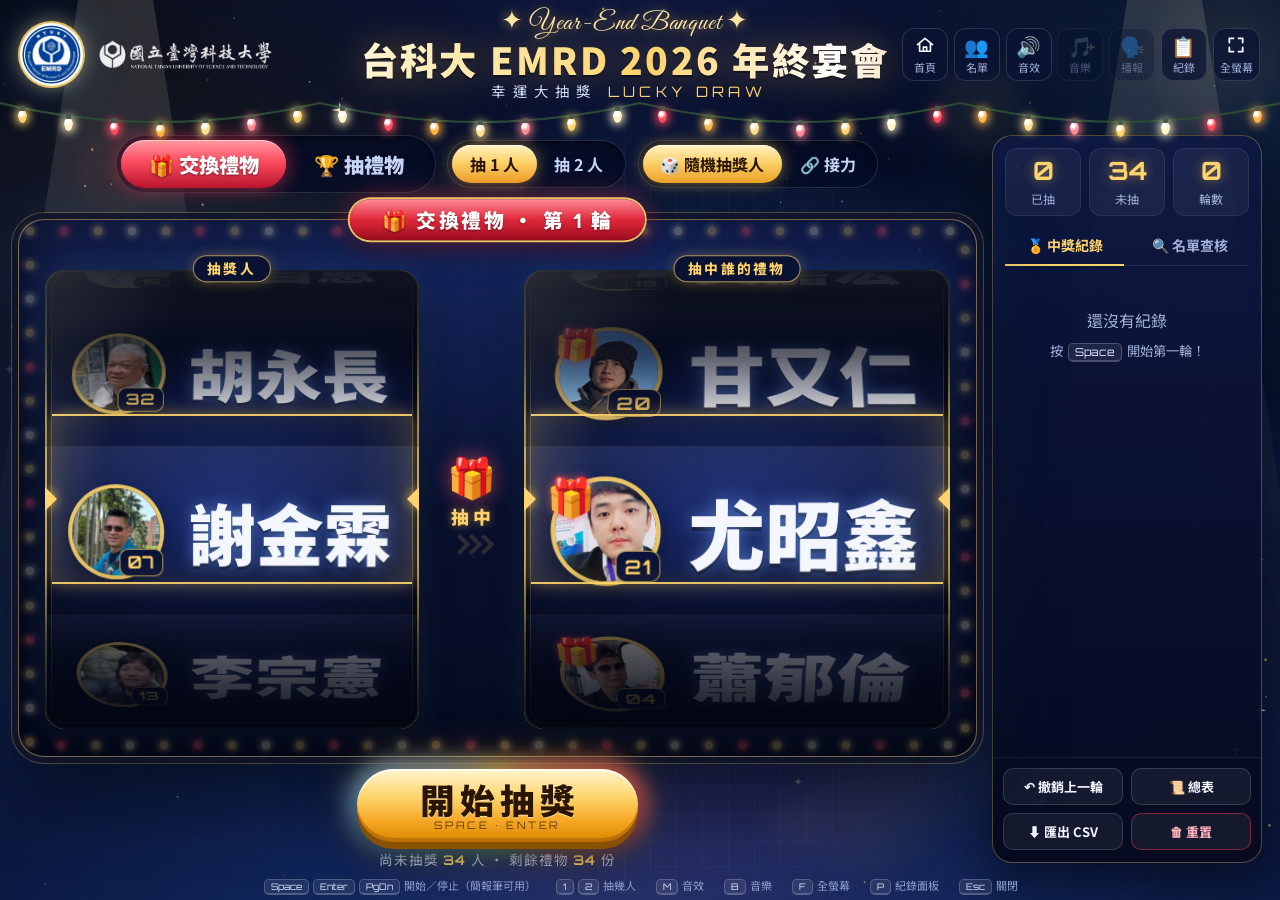
==== commit 4a9e0dd0: "抽獎頁也加上 noindex Co-Authored-By: Claude Opus 5.5 <noreply@anthropic.com>" ====
--- a/lucky-draw.html
+++ b/lucky-draw.html
@@ -3,6 +3,7 @@
 <head>
   <meta charset="utf-8">
   <meta name="viewport" content="width=device-width, initial-scale=1">
+  <meta name="robots" content="noindex, nofollow">
   <title>EMRD 年終宴會抽獎</title>
   <link rel="icon" type="image/png" href="assets/favicon.png">
   <!-- 線上字型（現場沒網路會自動改用系統字型，功能不受影響） -->
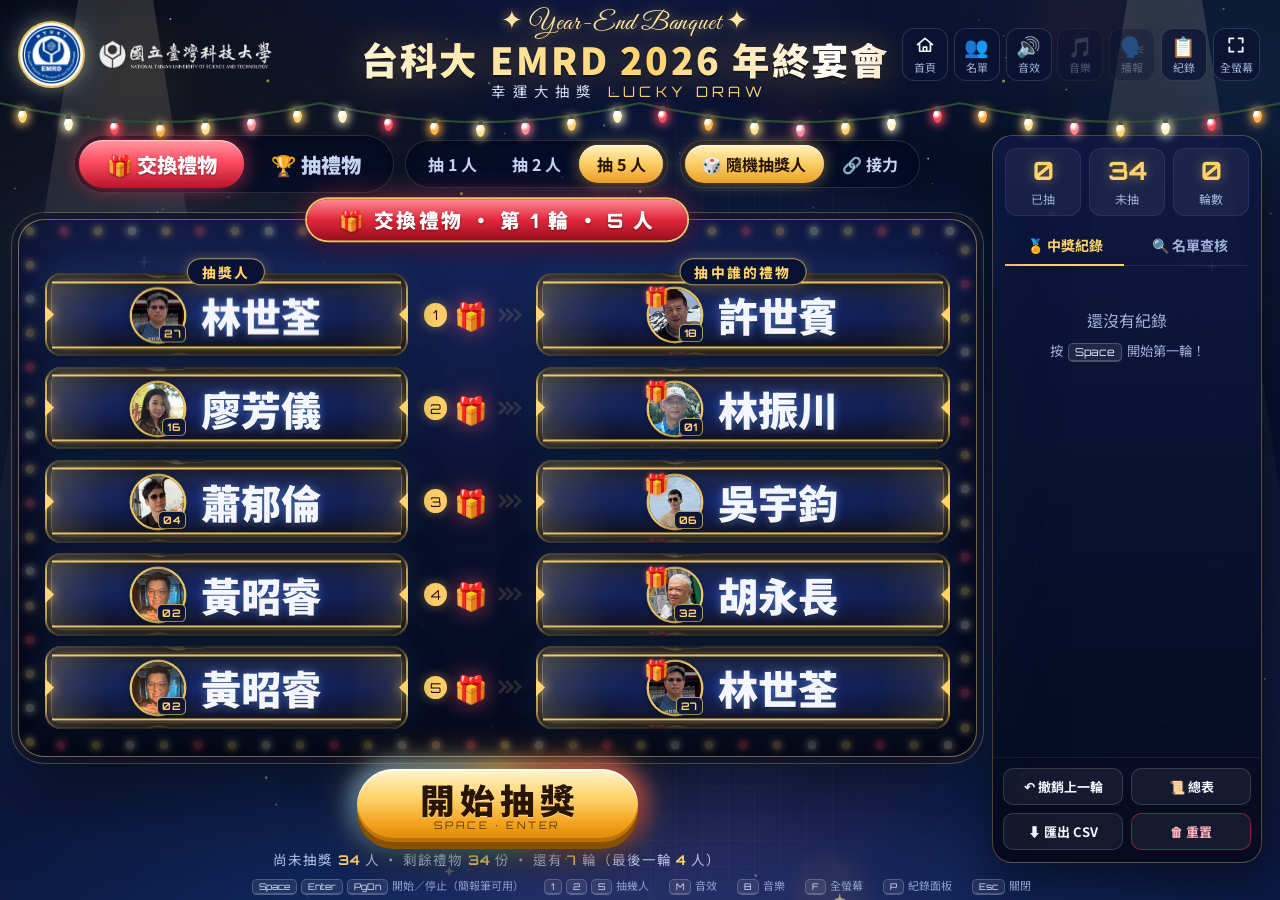
==== commit 96899990: "輪播加入 Logo 牆動畫與校友會、課堂照片；交換禮物一次抽 5 人 - 輪播第一段改為 61 家企業的 Logo 牆動畫（橫式與直式），加入章節導覽 - 加入校友會 6 張與上課 6 張照片；投影幕" ====
--- a/lucky-draw.html
+++ b/lucky-draw.html
@@ -60,6 +60,7 @@
           <div class="seg count-seg" aria-label="一次抽幾人">
             <button type="button" data-count="1">抽 1 人</button>
             <button type="button" data-count="2">抽 2 人</button>
+            <button type="button" data-count="5" class="only-exchange" title="一次抽 5 人，最後一輪抽剩下的人">抽 5 人</button>
           </div>
           <div class="seg drawer-seg only-exchange" aria-label="抽獎人產生方式">
             <button type="button" data-drawer="random" title="每一輪由轉盤隨機抽出抽獎人">🎲 隨機抽獎人</button>
@@ -115,7 +116,7 @@
 
     <footer class="hotkeys">
       <span><kbd>Space</kbd><kbd>Enter</kbd><kbd>PgDn</kbd> 開始／停止（簡報筆可用）</span>
-      <span><kbd>1</kbd><kbd>2</kbd> 抽幾人</span>
+      <span><kbd>1</kbd><kbd>2</kbd><kbd class="only-exchange">5</kbd> 抽幾人</span>
       <span><kbd>M</kbd> 音效</span>
       <span><kbd>B</kbd> 音樂</span>
       <span><kbd>F</kbd> 全螢幕</span>
--- a/css/style.css
+++ b/css/style.css
@@ -384,8 +384,13 @@
 }
 .payline i:first-child { left: -7px; border-left-color: var(--gold); }
 .payline i:last-child { right: -7px; border-right-color: var(--gold); }
-.reel.spinning .payline { animation: payPulse .45s ease-in-out infinite alternate; }
-@keyframes payPulse { to { box-shadow: 0 0 30px rgba(255, 200, 80, .8), inset 0 0 40px rgba(255, 200, 80, .25); } }
+/* 光暈畫在偽元素上、只動透明度，轉盤再多也不用一直重畫陰影 */
+.payline::after {
+  content: ""; position: absolute; inset: -2px 0; pointer-events: none; opacity: 0;
+  box-shadow: 0 0 30px rgba(255, 200, 80, .8), inset 0 0 40px rgba(255, 200, 80, .25);
+}
+.reel.spinning .payline::after { animation: payPulse .45s ease-in-out infinite alternate; }
+@keyframes payPulse { from { opacity: .1; } to { opacity: 1; } }
 .reel-glass {
   position: absolute; inset: 0; pointer-events: none; border-radius: inherit;
   background:
@@ -437,6 +442,29 @@
 @keyframes chev { 0%, 100% { opacity: .15; } 40% { opacity: 1; } }
 body.is-spinning .connector .chev b { animation-duration: .45s; }
 .connector .pairno { font-family: var(--f-num); font-size: 11px; letter-spacing: .25em; color: var(--muted); }
+
+/* 一次抽 3 組以上（交換禮物抽 5 人，最後一輪抽餘數）：每組一列、名字放大佔滿 */
+.pair-rows:is(.rows-3, .rows-4, .rows-5) { gap: clamp(7px, 1.15vh, 16px); padding-top: 1.6vh; }
+.pair-rows:is(.rows-3, .rows-4) { gap: clamp(10px, 1.8vh, 26px); }
+.pair-rows:is(.rows-3, .rows-4, .rows-5) .reel-window { border-radius: 16px; }
+.pair-rows:is(.rows-3, .rows-4, .rows-5) .reel-shade {
+  background: linear-gradient(180deg, rgba(3, 6, 18, .9) 0%, rgba(3, 6, 18, 0) 22%, rgba(3, 6, 18, 0) 78%, rgba(3, 6, 18, .9) 100%);
+}
+.pair-rows:is(.rows-3, .rows-4, .rows-5) .payline i { border-width: 9px; }
+.pair-rows:is(.rows-3, .rows-4, .rows-5) .reel.spinning .face { text-shadow: none; }
+.pair-rows:is(.rows-3, .rows-4, .rows-5) .connector { flex-direction: row; width: clamp(92px, 8.4vw, 176px); gap: clamp(4px, .5vw, 10px); padding-top: 0; }
+.pair-rows:is(.rows-3, .rows-4, .rows-5) .connector .gift { font-size: clamp(18px, 3vh, 36px); }
+.pair-rows:is(.rows-3, .rows-4, .rows-5) .connector .lbl { display: none; }
+.pair-rows:is(.rows-3, .rows-4, .rows-5) .connector .chev b { width: clamp(9px, .8vw, 15px); height: clamp(9px, .8vw, 15px); border-width: 3px 3px 0 0; }
+.pair-rows:is(.rows-3, .rows-4, .rows-5) .connector .pairno {
+  order: -1; display: grid; place-items: center; flex: none; width: 1.75em; height: 1.75em; border-radius: 50%;
+  font-size: clamp(11px, 1.5vh, 18px); letter-spacing: 0; color: #2a1600; background: var(--gold);
+  box-shadow: 0 0 12px rgba(255, 200, 80, .45);
+}
+.reel-locked.compact .reel-cap { display: none; }
+.reel-locked.compact .locked-body { display: flex; align-items: center; justify-content: center; gap: .8em; }
+.reel-locked.compact .locked-name { font-size: min(52cqh, 11cqw); }
+.reel-locked.compact .locked-tip { margin: 0; font-size: min(19cqh, 3.4cqw); letter-spacing: .12em; }
 
 /* 舞台訊息（抽完 / 名單不足） */
 .stage-msg { text-align: center; padding: 2vh 2vw; }
@@ -679,6 +707,25 @@
 .cele-pair .arrow .chev b:nth-child(3) { animation-delay: .3s; }
 .cele-list.n2 { gap: 3vh; }
 .cele-list.n2 .cele-pair + .cele-pair { padding-top: 3vh; border-top: 1px dashed rgba(255, 214, 107, .3); }
+/* 一次開 3 組以上：每組一列 */
+.cele-card.wide { width: min(1320px, 94vw); }
+.cele-list.many { --row: calc((100vh - 23vh - 25.5vh) / var(--n)); gap: clamp(3px, .7vh, 10px); }
+.cele-list.many .cele-pair {
+  grid-template-columns: minmax(0, 1fr) auto minmax(0, 1fr); gap: 1.4vw; padding: clamp(3px, .7vh, 10px) 1.2vw; border-radius: 16px;
+  background: linear-gradient(90deg, rgba(255, 214, 107, .02), rgba(255, 214, 107, .1) 50%, rgba(255, 214, 107, .02));
+  animation: pairIn .5s cubic-bezier(.2, .8, .3, 1) both; animation-delay: var(--d, 0s);
+}
+@keyframes pairIn { from { opacity: 0; transform: translateX(-24px); } }
+.cele-list.many .side { flex-direction: row; align-items: center; justify-content: flex-start; gap: .9vw; }
+.cele-list.many .side:first-child { justify-content: flex-end; }
+.cele-list.many .side small { display: none; }
+.cele-list.many .side:first-child .who-row { flex-direction: row-reverse; }
+.cele-list.many .who-row { flex-direction: row; gap: .9vw; }
+.cele-list.many .cele-pair .cele-ava { --s: clamp(34px, min(calc(var(--row) * .66), 9.4vh), 104px); margin: 0; }
+.cele-list.many .cele-pair .cele-name { font-size: clamp(24px, min(calc(var(--row) * .5), 7vh, 4.1vw), 78px); }
+.cele-list.many .cele-pair em { margin: 0; font-size: clamp(12px, min(calc(var(--row) * .2), 2.2vh), 24px); letter-spacing: .06em; white-space: nowrap; }
+.cele-list.many .arrow { flex-direction: row; gap: .5em; font-size: clamp(12px, min(calc(var(--row) * .22), 2.3vh), 26px); letter-spacing: .08em; white-space: nowrap; }
+.cele-list.many .arrow .chev b { border-width: 4px 4px 0 0; width: .78em; height: .78em; }
 .cele-next { margin-top: 2.4vh; font-size: clamp(14px, 2.2vh, 26px); color: #ffe9a8; letter-spacing: .08em; }
 .cele-next b { color: #fff; font-size: 1.15em; }
 .cele-actions { margin-top: 1.8vh; }
@@ -808,6 +855,14 @@
   .connector .chev { transform: rotate(90deg); }
   .cele-pair { grid-template-columns: 1fr; }
   .cele-pair .arrow .chev { transform: rotate(90deg); }
+  .pair-rows:is(.rows-3, .rows-4, .rows-5) .pair-row { flex-direction: row; }
+  .pair-rows:is(.rows-3, .rows-4, .rows-5) .connector { width: auto; }
+  .pair-rows:is(.rows-3, .rows-4, .rows-5) .connector .gift,
+  .pair-rows:is(.rows-3, .rows-4, .rows-5) .connector .chev b:nth-child(n + 2) { display: none; }
+  .pair-rows:is(.rows-3, .rows-4, .rows-5) .connector .chev { transform: none; }
+  .cele-list.many .cele-pair { grid-template-columns: minmax(0, 1fr) auto minmax(0, 1fr); }
+  .cele-list.many .arrow .chev { transform: none; }
+  .cele-list.many .arrow span, .cele-list.many .cele-pair em { display: none; }
 }
 @media (max-height: 720px) {
   .tagline { display: none; }
